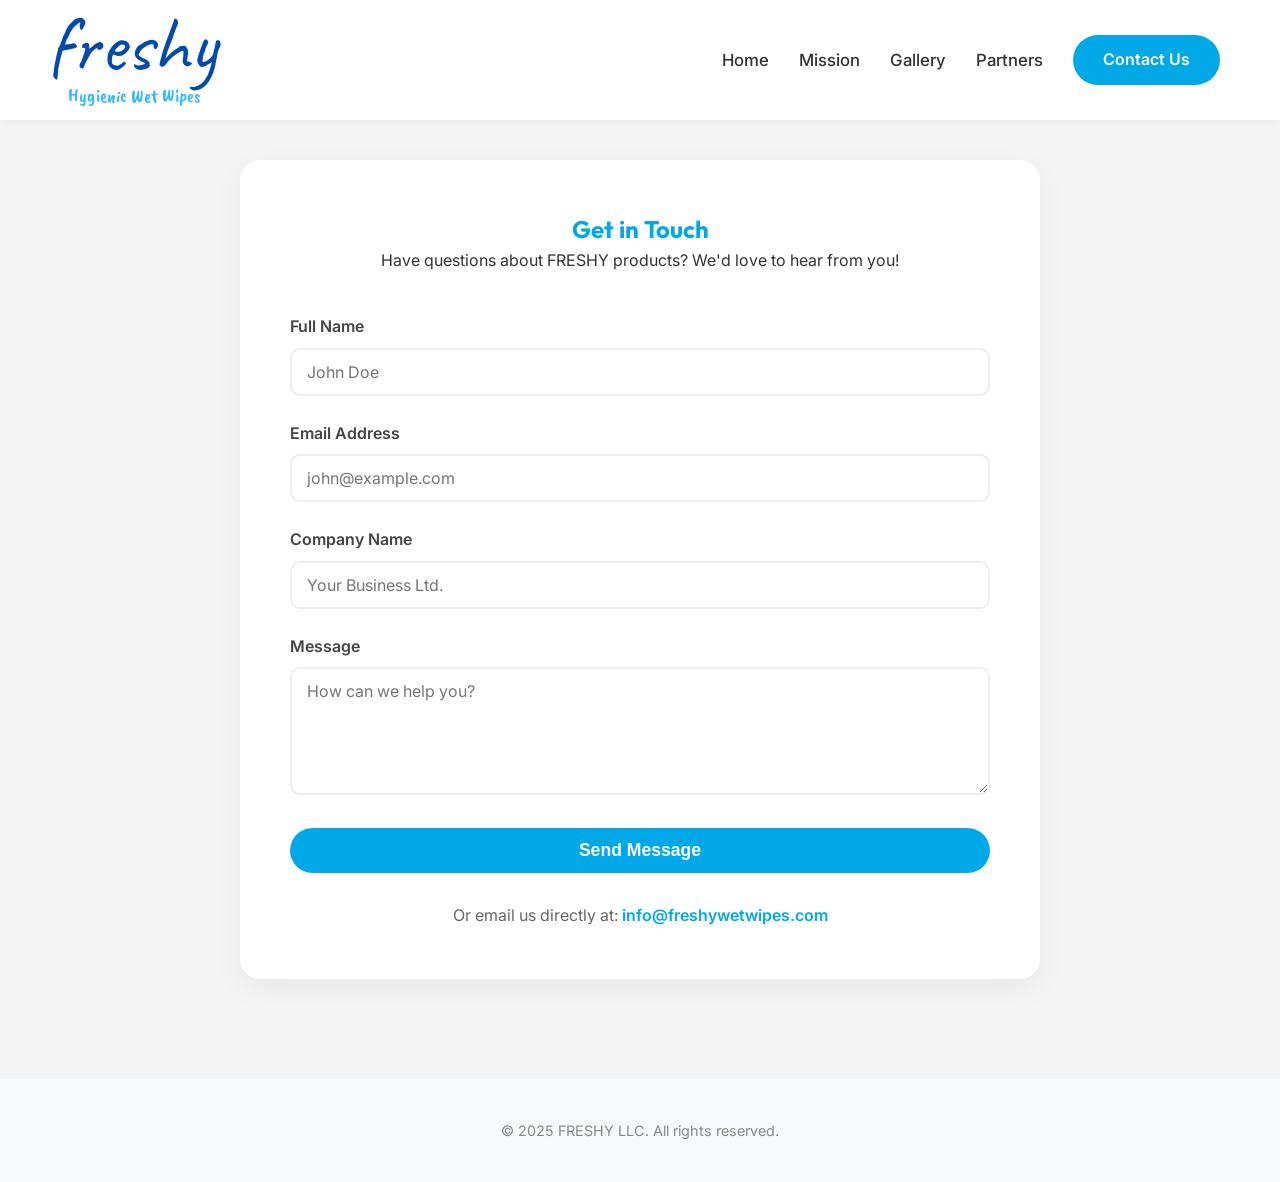
==== contact.html @ dc0f97ee "Initial commit for Freshy Website" ====
<!DOCTYPE html>
<html lang="en">

<head>
    <meta charset="UTF-8">
    <meta name="viewport" content="width=device-width, initial-scale=1.0">
    <title>Contact Us - Freshy</title>
    <!-- Modern Fonts -->
    <link rel="preconnect" href="https://fonts.googleapis.com">
    <link rel="preconnect" href="https://fonts.gstatic.com" crossorigin>
    <link
        href="https://fonts.googleapis.com/css2?family=Caveat:wght@400;700&family=Caveat+Brush&family=Inter:wght@400;500;600&family=Outfit:wght@500;700&display=swap"
        rel="stylesheet">
    <link rel="stylesheet" href="styles.css">
</head>

<body>

    <!-- Header -->
    <header>
        <div class="container nav-container">
            <a href="index.html" class="logo-container">
                <div class="freshy-badge" style="background: transparent;">
                    <span class="freshy-main">freshy</span>
                    <span class="freshy-sub">Hygienic Wet Wipes</span>
                </div>
            </a>
            <nav>
                <ul>
                    <li><a href="index.html" class="nav-link">Home</a></li>
                    <li><a href="index.html#mission" class="nav-link">Mission</a></li>
                    <li><a href="index.html#gallery" class="nav-link">Gallery</a></li>
                    <li><a href="index.html#partners" class="nav-link">Partners</a></li>
                    <li><a href="contact.html" class="btn active">Contact Us</a></li>
                </ul>
            </nav>
        </div>
    </header>

    <!-- Contact Section -->
    <section class="contact-section">
        <div class="container">
            <div class="contact-container">
                <div class="contact-header">
                    <h1>Get in Touch</h1>
                    <p>Have questions about FRESHY products? We'd love to hear from you!</p>
                </div>

                <form id="contactForm" name="contact" method="POST" data-netlify="true">
                    <input type="hidden" name="form-name" value="contact" />
                    <div class="form-group">
                        <label for="name">Full Name</label>
                        <input type="text" id="name" name="name" required placeholder="John Doe">
                    </div>

                    <div class="form-group">
                        <label for="email">Email Address</label>
                        <input type="email" id="email" name="email" required placeholder="john@example.com">
                    </div>

                    <div class="form-group">
                        <label for="company">Company Name</label>
                        <input type="text" id="company" name="company" placeholder="Your Business Ltd.">
                    </div>

                    <div class="form-group">
                        <label for="message">Message</label>
                        <textarea id="message" name="message" rows="5" required
                            placeholder="How can we help you?"></textarea>
                    </div>

                    <button type="submit" class="btn submit-btn">Send Message</button>
                </form>

                <div class="contact-email">
                    <p>Or email us directly at: <a href="mailto:info@freshywetwipes.com">info@freshywetwipes.com</a></p>
                </div>
            </div>
        </div>
    </section>

    <!-- Footer -->
    <footer>
        <div class="container">
            <p>&copy; 2025 FRESHY LLC. All rights reserved.</p>
        </div>
    </footer>

    <script src="script.js"></script>
</body>

</html>
---- styles.css ----
:root {
    --primary-color: #00a8e8;
    /* Fresh Blue */
    --secondary-color: #ffffff;
    /* Clean White */
    --accent-color: #7bed9f;
    /* Nature Green */
    --text-color: #333333;
    --light-gray: #f4f4f4;
    --font-heading: 'Outfit', sans-serif;
    --font-body: 'Inter', sans-serif;
}

* {
    margin: 0;
    padding: 0;
    box-sizing: border-box;
}

body {
    font-family: var(--font-body);
    line-height: 1.6;
    color: var(--text-color);
    background-color: var(--secondary-color);
    overflow-x: hidden;
}

/* Typography */
h1,
h2,
h3 {
    font-family: var(--font-heading);
    color: var(--primary-color);
}

a {
    text-decoration: none;
    color: inherit;
    transition: color 0.3s ease;
}

/* Utility Classes */
.container {
    max-width: 1200px;
    margin: 0 auto;
    padding: 0 20px;
}

.btn {
    display: inline-block;
    padding: 12px 30px;
    background-color: var(--primary-color);
    color: white;
    border-radius: 50px;
    font-weight: 600;
    transition: transform 0.2s, box-shadow 0.2s;
    border: none;
    cursor: pointer;
}

.btn:hover {
    transform: translateY(-2px);
    box-shadow: 0 5px 15px rgba(0, 168, 232, 0.4);
}

/* Header */
header {
    background-color: rgba(255, 255, 255, 0.95);
    padding: 20px 0;
    position: fixed;
    width: 100%;
    top: 0;
    z-index: 1000;
    box-shadow: 0 2px 10px rgba(0, 0, 0, 0.05);
    backdrop-filter: blur(10px);
}

.nav-container {
    display: flex;
    justify-content: space-between;
    align-items: center;
    height: 80px;
    /* Increased from 60px to fit larger logo */
    /* Fixed height for better vertical alignment control */
}

.logo-container {
    text-decoration: none;
    display: block;
}

.freshy-badge {
    background-color: #38b6ff;
    padding: 5px 15px;
    border-radius: 10px;
    display: flex;
    flex-direction: column;
    align-items: center;
    line-height: 1;
}

.freshy-main {
    font-family: 'Caveat', cursive;
    color: #ffffff;
    font-size: 2rem;
    /* Scaled down from 70px for header */
}

.freshy-sub {
    font-family: 'Caveat Brush', cursive;
    color: #004aad;
    font-size: 0.6rem;
    /* Scaled down */
    margin-top: -5px;
}

/* Header Logo Specifics */
.logo-container .freshy-badge {
    padding: 3px 12px;
    background-color: transparent;
    /* Remove background */
}

/* Header Logo Specifics */
.logo-container .freshy-badge {
    padding: 0 12px;
    background-color: transparent;
    /* Remove background */
    display: flex;
    flex-direction: column;
    justify-content: center;
    height: 100%;
    margin-left: -20px;
    /* Pull logo container further left per request */
}

.logo-container .freshy-main {
    font-size: 5rem;
    /* Massive size per request */
    color: #004aad;
    /* Navy */
    line-height: 0.8;
    margin-bottom: 5px;
    margin-left: -5px;
    /* Move slightly left */
    /* Add space to avoid overlap */
    display: block;
}

.logo-container .freshy-sub {
    font-size: 1.2rem;
    color: #38b6ff;
    /* Light Blue */
    font-family: 'Caveat Brush', cursive;
    display: block;
    margin-top: 5px;
    /* Push down to clear 'y' overlap */
    /* Adjust positioning relative to main text */
}

/* Ensure no background on logo image if used, but we switched to text span */
.logo img {
    height: 40px;
    display: block;
}

nav ul {
    display: flex;
    list-style: none;
    gap: 30px;
    align-items: center;
    /* Vertically align links with button */
    margin: 0;
    padding: 0;
}

nav a.nav-link {
    font-weight: 500;
    font-size: 1.05rem;
    position: relative;
    padding: 5px 0;
}

nav a.nav-link::after {
    content: '';
    position: absolute;
    width: 0;
    height: 2px;
    bottom: 0;
    left: 0;
    background-color: var(--primary-color);
    transition: width 0.3s ease;
}

nav a.nav-link:hover::after,
nav a.nav-link.active::after {
    width: 100%;
}

nav a.nav-link:hover,
nav a.nav-link.active {
    color: var(--primary-color);
}

/* Hero Section */
.hero {
    /* Full screen height minus header approx */
    min-height: 100vh;
    min-height: 100vh;
    padding: 120px 0 0;
    /* Increased top padding for larger header */
    /* Add top padding to account for fixed header */
    background: linear-gradient(135deg, #e0f7fa 0%, #ffffff 100%);
    display: flex;
    align-items: center;
    justify-content: center;
    position: relative;
    overflow: hidden;
}

.hero-content {
    display: flex;
    align-items: center;
    gap: 50px;
    width: 100%;
    height: 100%;
    justify-content: space-between;
}

.hero-text {
    flex: 1;
}

.hero-text h1 {
    font-size: 3.5rem;
    margin-bottom: 20px;
    line-height: 1.2;
}

.hero-text p {
    font-size: 1.2rem;
    color: #666;
    margin-bottom: 30px;
}

.hero-image {
    flex: 1;
    position: relative;
}

.hero-image img {
    width: 100%;
    border-radius: 20px;
    box-shadow: 0 20px 40px rgba(0, 0, 0, 0.1);
    animation: float 6s ease-in-out infinite;
}

@keyframes float {
    0% {
        transform: translateY(0px);
    }

    50% {
        transform: translateY(-20px);
    }

    100% {
        transform: translateY(0px);
    }
}

/* Mission Section */
.mission {
    padding: 100px 0;
    text-align: center;
    background-color: var(--secondary-color);
}

.mission h2 {
    font-size: 2.5rem;
    margin-bottom: 30px;
}

.mission p {
    font-size: 1.1rem;
    max-width: 800px;
    margin: 0 auto;
    color: #555;
}

/* Gallery Section */
.gallery {
    padding: 100px 0;
    background-color: var(--light-gray);
}

.gallery h2 {
    text-align: center;
    font-size: 2.5rem;
    margin-bottom: 50px;
}

.gallery-grid {
    display: grid;
    grid-template-columns: repeat(auto-fit, minmax(300px, 1fr));
    gap: 30px;
}

.gallery-item {
    border-radius: 15px;
    overflow: hidden;
    box-shadow: 0 10px 20px rgba(0, 0, 0, 0.05);
    transition: transform 0.3s ease;
}

.gallery-item:hover {
    transform: scale(1.02);
}

.gallery-item img {
    width: 100%;
    height: 300px;
    object-fit: cover;
    display: block;
}

/* Partners Section */
.partners {
    padding: 80px 0;
    text-align: center;
}

.partners h2 {
    margin-bottom: 50px;
    font-size: 2rem;
}

.partners-grid {
    display: flex;
    justify-content: center;
    flex-wrap: wrap;
    gap: 60px;
    align-items: center;
}

.partner-logo {
    opacity: 0.7;
    transition: opacity 0.3s ease;
    max-width: 150px;
}

.partner-logo:hover {
    opacity: 1;
}

/* Contact Page */
.contact-section {
    padding: 160px 0 100px;
    background-color: var(--light-gray);
    min-height: 90vh;
}

.contact-container {
    max-width: 800px;
    margin: 0 auto;
    background: white;
    padding: 50px;
    border-radius: 20px;
    box-shadow: 0 10px 30px rgba(0, 0, 0, 0.05);
}

.contact-header {
    text-align: center;
    margin-bottom: 40px;
}

.form-group {
    margin-bottom: 25px;
}

.form-group label {
    display: block;
    margin-bottom: 8px;
    font-weight: 600;
    color: #444;
}

.form-group input,
.form-group textarea {
    width: 100%;
    padding: 12px 15px;
    border: 2px solid #eee;
    border-radius: 10px;
    font-family: inherit;
    font-size: 1rem;
    transition: border-color 0.3s ease;
}

.form-group input:focus,
.form-group textarea:focus {
    outline: none;
    border-color: var(--primary-color);
}

.submit-btn {
    width: 100%;
    font-size: 1.1rem;
}

.contact-email {
    margin-top: 30px;
    text-align: center;
    color: #666;
}

.contact-email a {
    color: var(--primary-color);
    font-weight: 600;
}

/* Footer */
footer {
    background-color: #f8f9fa;
    padding: 40px 0;
    text-align: center;
    color: #888;
    font-size: 0.9rem;
}

/* Responsive */
@media (max-width: 768px) {
    .hero-content {
        flex-direction: column-reverse;
        text-align: center;
    }

    .hero-text h1 {
        font-size: 2.5rem;
    }

    .contact-container {
        padding: 30px;
    }
}

/* Round 3 Updates - Handwritten Font & Hero Backdrop - REVISED Round 4 & 7 */
.product-backdrop {
    flex: 1;
    background-color: transparent;
    /* Changed to white space per user request */
    display: flex;
    align-items: center;
    justify-content: center;
    min-height: 400px;
    position: relative;
    /* Removed box-shadow, animation, and plastic sheen for "white space" */
    /* Removed box-shadow, animation, and plastic sheen for "white space" */
}

.pack-content {
    display: flex;
    flex-direction: column;
    align-items: center;
    gap: 5px;
}

.pack-freshy {
    font-family: 'Caveat', cursive;
    color: #ffffff;
    /* Renk beyaz */
    font-size: 5rem;
    /* ~70px scale */
    line-height: 1;
}

.pack-sub {
    font-family: 'Caveat Brush', cursive;
    color: #004aad;
    /* Cobalt Blue */
    font-size: 1.5rem;
    /* ~14px scale relative to big text */
}

.pack-details {
    margin-top: 20px;
    display: flex;
    flex-direction: column;
    gap: 2px;
}

.pack-weight {
    font-family: 'Caveat Brush', cursive;
    color: #ffffff;
    /* Renk beyaz */
    font-size: 1rem;
    /* ~9px scale */
}

.pack-url {
    font-family: 'Caveat Brush', cursive;
    color: #004aad;
    /* Cobalt Blue */
    font-size: 1.1rem;
    /* ~10px scale */
}
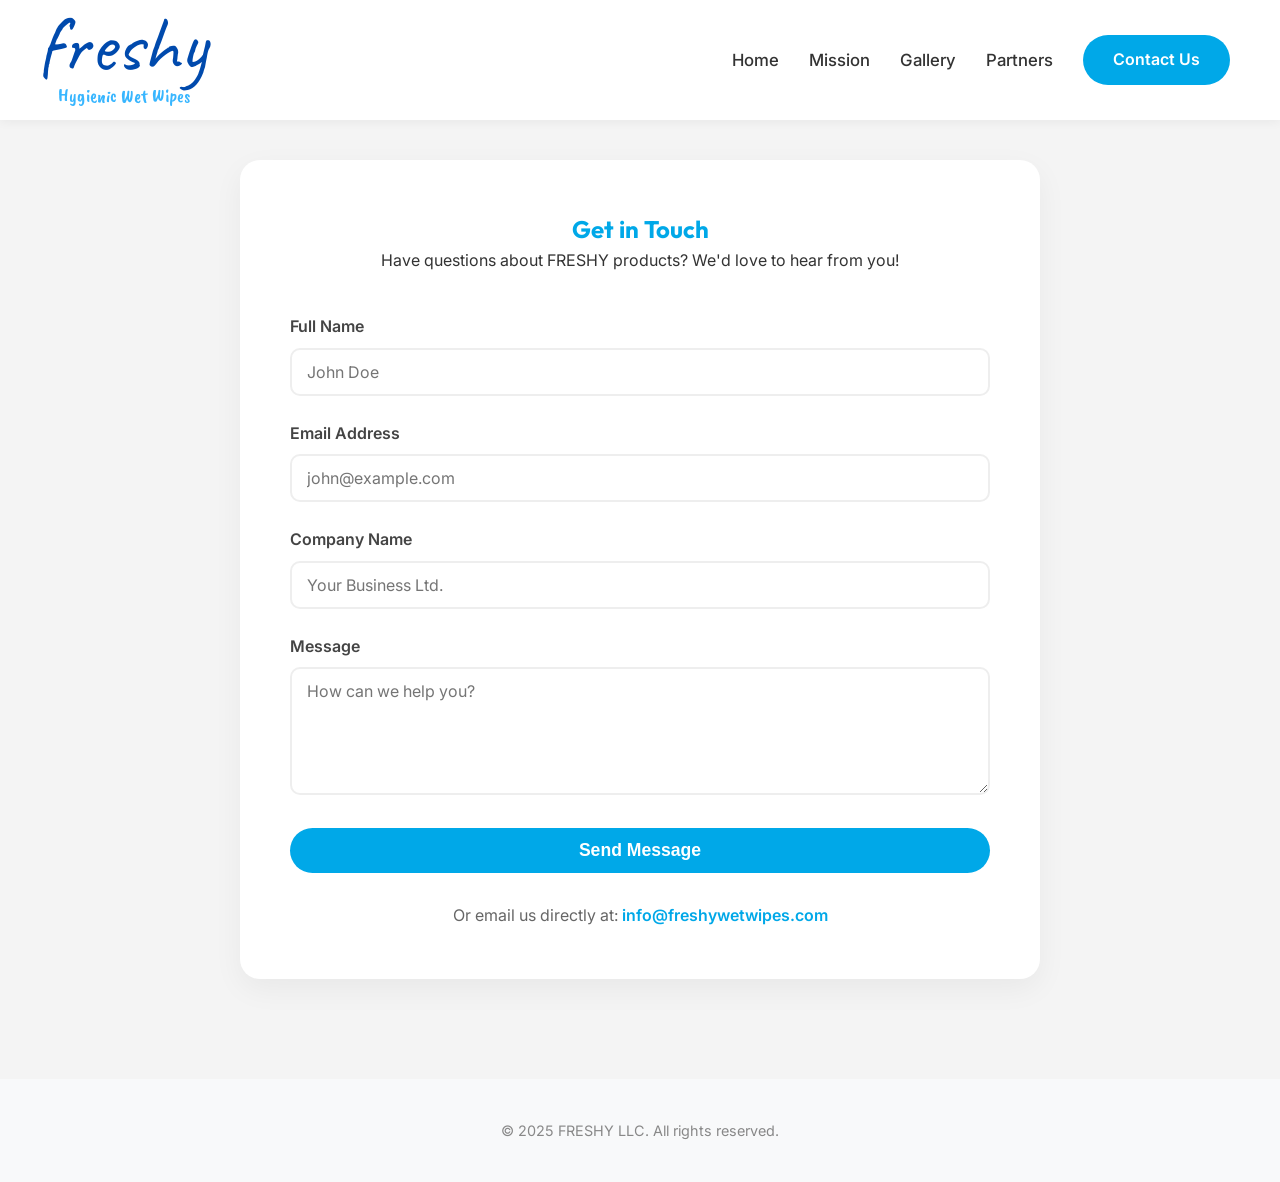
==== commit f9c3482c: "Mobile refinements: hid logo, moved hero text up, adjusted padding, and added mobile-specific line b" ====
--- a/contact.html
+++ b/contact.html
@@ -43,7 +43,7 @@
             <div class="contact-container">
                 <div class="contact-header">
                     <h1>Get in Touch</h1>
-                    <p>Have questions about FRESHY products? We'd love to hear from you!</p>
+                    <p>Have questions about FRESHY products?<br class="mobile-break"> We'd love to hear from you!</p>
                 </div>
 
                 <form id="contactForm" name="contact" method="POST" data-netlify="true">
--- a/styles.css
+++ b/styles.css
@@ -17,6 +17,11 @@
     box-sizing: border-box;
 }
 
+html {
+    scroll-padding-top: 40px;
+    scroll-behavior: smooth;
+}
+
 body {
     font-family: var(--font-body);
     line-height: 1.6;
@@ -40,6 +45,10 @@
 }
 
 /* Utility Classes */
+.mobile-break {
+    display: none;
+}
+
 .container {
     max-width: 1200px;
     margin: 0 auto;
@@ -80,8 +89,8 @@
     justify-content: space-between;
     align-items: center;
     height: 80px;
-    /* Increased from 60px to fit larger logo */
-    /* Fixed height for better vertical alignment control */
+    max-width: 100%;
+    padding: 0 50px;
 }
 
 .logo-container {
@@ -429,13 +438,76 @@
 
 /* Responsive */
 @media (max-width: 768px) {
+    .mobile-break {
+        display: block;
+    }
+
+    /* Header & Nav Fixes */
+    .nav-container {
+        padding: 10px 20px;
+        flex-wrap: wrap;
+        height: auto;
+        justify-content: center;
+        gap: 10px;
+    }
+
+    .logo-container {
+        display: none;
+    }
+
+    nav {
+        width: 100%;
+        display: flex;
+        justify-content: center;
+    }
+
+    nav ul {
+        flex-wrap: wrap;
+        gap: 15px;
+        justify-content: center;
+    }
+
+    nav a.nav-link {
+        font-size: 0.95rem;
+    }
+
+    .btn {
+        padding: 8px 16px;
+        font-size: 0.95rem;
+    }
+
+    /* Adjust anchor scroll position for thinner mobile header */
+    html {
+        scroll-padding-top: 80px;
+    }
+
+    /* Hero Section Fixes */
+    .hero {
+        padding: 140px 0 40px;
+        min-height: auto;
+    }
+
     .hero-content {
-        flex-direction: column-reverse;
+        flex-direction: column;
         text-align: center;
+        gap: 20px;
     }
 
     .hero-text h1 {
         font-size: 2.5rem;
+    }
+
+    /* Adjust Mission Typography */
+    .mission h2 {
+        font-size: 2rem;
+    }
+
+    .mission h3 {
+        font-size: 1.4rem !important;
+    }
+
+    .partners-grid {
+        gap: 30px !important;
     }
 
     .contact-container {
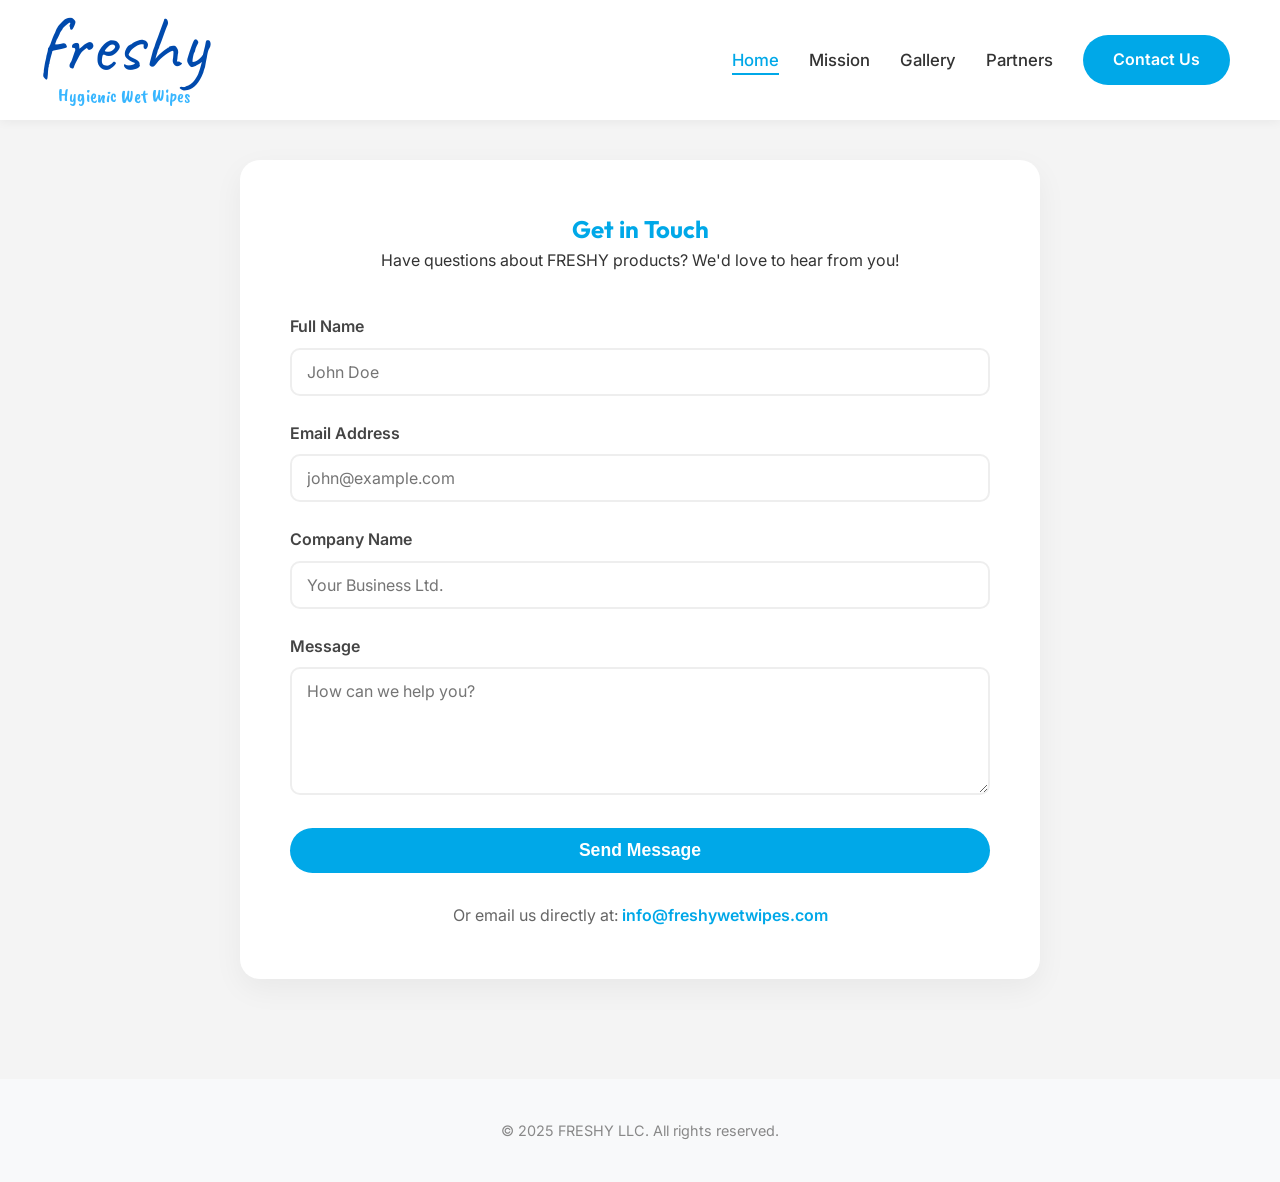
==== commit 0689038a: "added custom JS validation to contact form and hid safari autofill icon" ====
--- a/contact.html
+++ b/contact.html
@@ -46,7 +46,7 @@
                     <p>Have questions about FRESHY products?<br class="mobile-break"> We'd love to hear from you!</p>
                 </div>
 
-                <form id="contactForm" name="contact" method="POST" data-netlify="true">
+                <form id="contactForm" name="contact" method="POST" data-netlify="true" novalidate>
                     <input type="hidden" name="form-name" value="contact" />
                     <div class="form-group">
                         <label for="name">Full Name</label>
@@ -60,7 +60,7 @@
 
                     <div class="form-group">
                         <label for="company">Company Name</label>
-                        <input type="text" id="company" name="company" placeholder="Your Business Ltd.">
+                        <input type="text" id="company" name="company" required placeholder="Your Business Ltd.">
                     </div>
 
                     <div class="form-group">
--- a/styles.css
+++ b/styles.css
@@ -201,14 +201,22 @@
     transition: width 0.3s ease;
 }
 
-nav a.nav-link:hover::after,
 nav a.nav-link.active::after {
     width: 100%;
 }
 
-nav a.nav-link:hover,
 nav a.nav-link.active {
     color: var(--primary-color);
+}
+
+@media (hover: hover) {
+    nav a.nav-link:hover::after {
+        width: 100%;
+    }
+
+    nav a.nav-link:hover {
+        color: var(--primary-color);
+    }
 }
 
 /* Hero Section */
@@ -335,8 +343,12 @@
 
 /* Partners Section */
 .partners {
-    padding: 80px 0;
+    padding: 100px 0 180px;
     text-align: center;
+    min-height: 60vh;
+    display: flex;
+    flex-direction: column;
+    justify-content: center;
 }
 
 .partners h2 {
@@ -411,6 +423,16 @@
     border-color: var(--primary-color);
 }
 
+/* Hide Safari Contact AutoFill Icon */
+input::-webkit-contacts-auto-fill-button {
+    visibility: hidden;
+    display: none !important;
+    pointer-events: none;
+    height: 0;
+    width: 0;
+    margin: 0;
+}
+
 .submit-btn {
     width: 100%;
     font-size: 1.1rem;
@@ -444,11 +466,11 @@
 
     /* Header & Nav Fixes */
     .nav-container {
-        padding: 10px 20px;
+        padding: 10px 5px;
         flex-wrap: wrap;
         height: auto;
         justify-content: center;
-        gap: 10px;
+        gap: 5px;
     }
 
     .logo-container {
@@ -463,17 +485,17 @@
 
     nav ul {
         flex-wrap: wrap;
-        gap: 15px;
+        gap: 12px;
         justify-content: center;
     }
 
     nav a.nav-link {
-        font-size: 0.95rem;
+        font-size: 0.9rem;
     }
 
     .btn {
-        padding: 8px 16px;
-        font-size: 0.95rem;
+        padding: 8px 14px;
+        font-size: 0.9rem;
     }
 
     /* Adjust anchor scroll position for thinner mobile header */
@@ -483,7 +505,7 @@
 
     /* Hero Section Fixes */
     .hero {
-        padding: 140px 0 40px;
+        padding: 130px 15px 40px;
         min-height: auto;
     }
 
@@ -494,7 +516,11 @@
     }
 
     .hero-text h1 {
-        font-size: 2.5rem;
+        font-size: 2rem;
+    }
+
+    .hero-text p {
+        font-size: 1.05rem;
     }
 
     /* Adjust Mission Typography */
@@ -511,7 +537,11 @@
     }
 
     .contact-container {
-        padding: 30px;
+        padding: 30px 15px;
+    }
+
+    .contact-header p {
+        font-size: 0.95rem;
     }
 }
 
